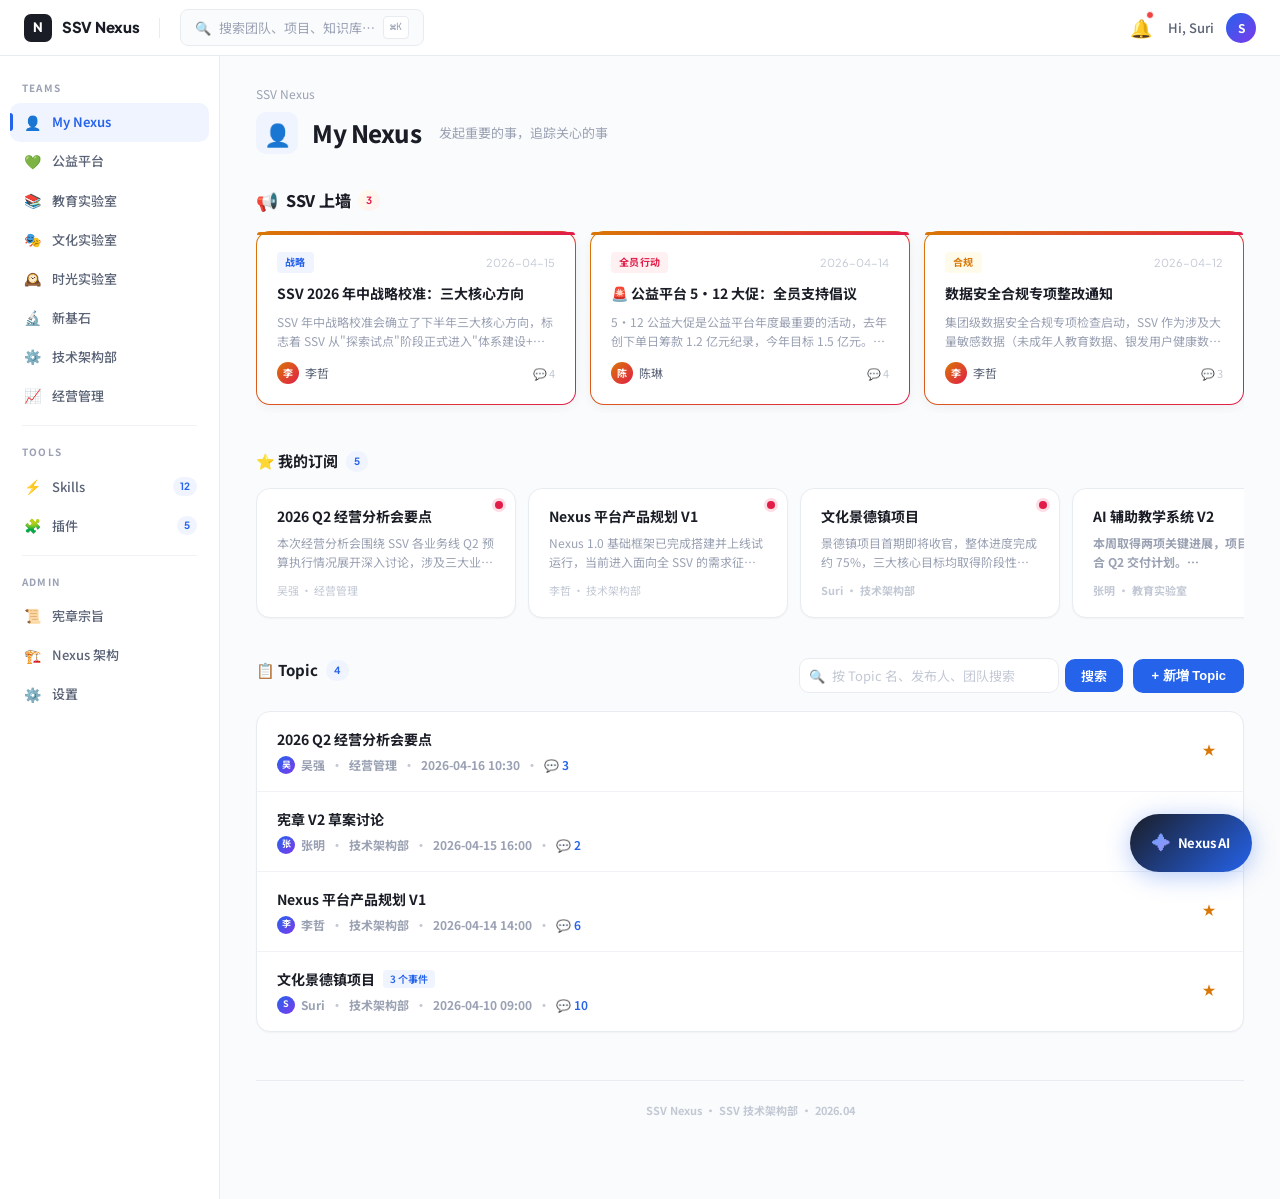
==== nexus.html @ 051a66cf "feat: 部署 nexus1.0（文化实验室数据看板+跳转）+ 数据管理后台双页面" ====
<!DOCTYPE html>
<html lang="zh-CN">
<head>
<meta charset="UTF-8">
<meta name="viewport" content="width=device-width, initial-scale=1.0">
<title>SSV Nexus</title>
<link rel="preconnect" href="https://fonts.googleapis.com">
<link rel="preconnect" href="https://fonts.gstatic.com" crossorigin>
<link href="https://fonts.googleapis.com/css2?family=Noto+Sans+SC:wght@300;400;500;700;900&family=Plus+Jakarta+Sans:ital,wght@0,300;0,400;0,500;0,600;0,700;0,800&family=JetBrains+Mono:wght@400;500;600&display=swap" rel="stylesheet">
<link rel="stylesheet" href="nexus1.0.css">
</head>
<body>

<!-- TOP NAV -->
<nav class="top-nav">
  <div class="nav-left">
    <div class="nav-brand">
      <div class="nav-logo">N</div>
      <div class="nav-title">SSV Nexus</div>
    </div>
    <div class="nav-sep"></div>
    <div class="nav-search">
      <span>🔍</span> 搜索团队、项目、知识库…
      <kbd>⌘K</kbd>
    </div>
  </div>
  <div class="nav-right">
    <div class="nav-notification" id="navNotification" onclick="goTeam('notifications')" style="cursor:pointer">
      <span class="nav-bell">🔔</span>
      <span class="nav-bell-dot" id="navBellDot"></span>
    </div>
    <div class="nav-user-name">Hi, Suri</div>
    <div class="nav-avatar" onclick="goTeam('my-profile')" style="cursor:pointer" title="我的">S</div>
  </div>
</nav>

<!-- APP LAYOUT -->
<div class="app-layout">

<!-- SIDEBAR 纵轴 -->
<aside class="sidebar">
  <div class="sidebar-group">
    <div class="sidebar-group-label">Teams</div>
    <div class="sidebar-item active" data-team="ssver">
      <span class="sidebar-icon">👤</span> My Nexus
    </div>
    <div class="sidebar-item" data-team="gongyipingtai">
      <span class="sidebar-icon">💚</span> 公益平台
    </div>
    <div class="sidebar-item" data-team="jiaoyu">
      <span class="sidebar-icon">📚</span> 教育实验室
    </div>
    <div class="sidebar-item" data-team="wenhua">
      <span class="sidebar-icon">🎭</span> 文化实验室
    </div>
    <div class="sidebar-item" data-team="shiguang">
      <span class="sidebar-icon">🕰️</span> 时光实验室
    </div>
    <div class="sidebar-item" data-team="xinjishi">
      <span class="sidebar-icon">🔬</span> 新基石
    </div>
    <div class="sidebar-item" data-team="jishujiagou">
      <span class="sidebar-icon">⚙️</span> 技术架构部
    </div>
    <div class="sidebar-item" data-team="jingyingguanli">
      <span class="sidebar-icon">📈</span> 经营管理
    </div>
  </div>

  <div class="sidebar-divider"></div>

  <div class="sidebar-group">
    <div class="sidebar-group-label">Tools</div>
    <div class="sidebar-item" data-team="skills">
      <span class="sidebar-icon">⚡</span> Skills
      <span class="sidebar-badge">12</span>
    </div>
    <div class="sidebar-item" data-team="plugins">
      <span class="sidebar-icon">🧩</span> 插件
      <span class="sidebar-badge">5</span>
    </div>
  </div>

  <div class="sidebar-divider"></div>

  <div class="sidebar-group">
    <div class="sidebar-group-label">Admin</div>
    <div class="sidebar-item" data-team="charter">
      <span class="sidebar-icon">📜</span> 宪章宗旨
    </div>
    <div class="sidebar-item" data-team="architecture">
      <span class="sidebar-icon">🏗️</span> Nexus 架构
    </div>
    <div class="sidebar-item" data-team="settings">
      <span class="sidebar-icon">⚙️</span> 设置
    </div>
  </div>
</aside>

<!-- MAIN AREA -->
<main class="main-area" id="mainArea"></main>

</div>

<!-- Nexus AI 悬浮助手 -->
<div id="nexusAiFab" class="nexus-ai-fab" onclick="toggleNexusAi()">
  <span class="nexus-ai-fab-icon">✦</span>
  <span class="nexus-ai-fab-label">Nexus AI</span>
</div>

<div id="nexusAiPanel" class="nexus-ai-panel hidden">
  <div class="nexus-ai-header">
    <div class="nexus-ai-header-left">
      <span class="nexus-ai-logo">✦</span>
      <span class="nexus-ai-title">Nexus AI</span>
      <span class="nexus-ai-badge">Beta</span>
    </div>
    <div class="nexus-ai-header-right">
      <button class="nexus-ai-clear-btn" onclick="clearNexusAiChat()" title="清空对话">🗑️</button>
      <button class="nexus-ai-close-btn" onclick="toggleNexusAi()">✕</button>
    </div>
  </div>
  <div class="nexus-ai-messages" id="nexusAiMessages">
    <div class="nexus-ai-welcome">
      <div class="nexus-ai-welcome-icon">✦</div>
      <div class="nexus-ai-welcome-title">你好，我是 Nexus AI</div>
      <div class="nexus-ai-welcome-desc">我了解 SSV 所有 Topics、项目进展和组织信息。试试问我：</div>
      <div class="nexus-ai-suggestions">
        <button class="nexus-ai-suggest-btn" onclick="askNexusAi('景德镇项目目前进展如何？')">景德镇项目目前进展如何？</button>
        <button class="nexus-ai-suggest-btn" onclick="askNexusAi('教育实验室 Q2 有哪些风险点？')">教育实验室 Q2 有哪些风险点？</button>
        <button class="nexus-ai-suggest-btn" onclick="askNexusAi('哪些 Topic 和 Suri 相关？')">哪些 Topic 和 Suri 相关？</button>
        <button class="nexus-ai-suggest-btn" onclick="askNexusAi('SSV 各团队的 OKR 完成情况怎么样？')">SSV 各团队的 OKR 完成情况</button>
      </div>
    </div>
  </div>
  <div class="nexus-ai-input-area">
    <input type="text" class="nexus-ai-input" id="nexusAiInput" placeholder="问问 Nexus AI…" onkeydown="if(event.key==='Enter')sendNexusAi()">
    <button class="nexus-ai-send-btn" onclick="sendNexusAi()">→</button>
  </div>
</div>


<script src="nexus1.0.js"></script>
</body>
</html>
---- nexus1.0.css ----
/* SSV Nexus — White Canvas, Swiss-editorial */
:root {
  --white: #ffffff;
  --bg: #fafbfc;
  --bg-hover: #f4f5f7;
  --bg-active: #eef1f5;
  --bg-subtle: #f8f9fb;
  --border: #e8ecf1;
  --border-light: #f0f2f5;
  --border-active: #c4cdd8;
  --ink-primary: #1a1d26;
  --ink-secondary: #5a6275;
  --ink-muted: #9aa1b3;
  --ink-faint: #c2c8d4;
  --blue: #2563eb;
  --blue-light: #eff4ff;
  --blue-mid: #dbeafe;
  --cyan: #0891b2;
  --cyan-light: #ecfeff;
  --emerald: #059669;
  --emerald-light: #ecfdf5;
  --violet: #7c3aed;
  --violet-light: #f5f3ff;
  --amber: #d97706;
  --amber-light: #fffbeb;
  --rose: #e11d48;
  --rose-light: #fff1f2;
  --slate: #64748b;
  --radius-sm: 6px;
  --radius-md: 10px;
  --radius-lg: 14px;
  --radius-xl: 18px;
  --shadow-sm: 0 1px 2px rgba(0,0,0,0.04);
  --shadow-md: 0 2px 8px rgba(0,0,0,0.06);
  --shadow-lg: 0 4px 20px rgba(0,0,0,0.08);
  --shadow-hover: 0 8px 30px rgba(0,0,0,0.1);
}
* { margin: 0; padding: 0; box-sizing: border-box; }
body {
  font-family: 'Noto Sans SC', 'Plus Jakarta Sans', -apple-system, sans-serif;
  background: var(--bg);
  color: var(--ink-primary);
  line-height: 1.65;
  -webkit-font-smoothing: antialiased;
  overflow-x: hidden;
}

/* TOP NAV */
.top-nav {
  position: fixed; top: 0; left: 0; right: 0; z-index: 100;
  background: rgba(255,255,255,0.92);
  backdrop-filter: blur(20px) saturate(1.2);
  border-bottom: 1px solid var(--border);
  height: 56px;
  display: flex; align-items: center; justify-content: space-between;
  padding: 0 24px;
}
.nav-left { display: flex; align-items: center; gap: 20px; }
.nav-brand { display: flex; align-items: center; gap: 10px; }
.nav-logo {
  width: 28px; height: 28px; background: var(--ink-primary);
  border-radius: 7px; display: flex; align-items: center; justify-content: center;
  font-size: 13px; font-weight: 800; color: white;
  font-family: 'Plus Jakarta Sans', sans-serif; letter-spacing: -0.5px;
}
.nav-title { font-size: 15px; font-weight: 800; color: var(--ink-primary); letter-spacing: -0.3px; font-family: 'Plus Jakarta Sans', 'Noto Sans SC', sans-serif; }
.nav-sep { width: 1px; height: 20px; background: var(--border); }
.nav-search {
  display: flex; align-items: center; gap: 8px;
  background: var(--bg); border: 1px solid var(--border); border-radius: 8px;
  padding: 6px 14px; font-size: 13px; color: var(--ink-muted);
  cursor: pointer; transition: all 0.2s; min-width: 240px;
}
.nav-search:hover { border-color: var(--border-active); background: var(--white); }
.nav-search kbd {
  margin-left: auto; font-family: 'JetBrains Mono', monospace; font-size: 10px;
  padding: 2px 6px; border-radius: 4px; background: var(--white);
  border: 1px solid var(--border); color: var(--ink-muted);
}
.nav-right { display: flex; align-items: center; gap: 12px; }
.nav-notification { position: relative; cursor: pointer; padding: 4px; border-radius: 8px; transition: background 0.15s; }
.nav-notification:hover { background: var(--white); }
.nav-bell { font-size: 18px; }
.nav-bell-dot {
  position: absolute; top: 2px; right: 2px; width: 8px; height: 8px;
  background: #ef4444; border-radius: 50%; border: 1.5px solid var(--bg);
  display: none;
}
.nav-avatar {
  width: 30px; height: 30px; border-radius: 50%;
  background: linear-gradient(135deg, var(--blue), var(--violet));
  display: flex; align-items: center; justify-content: center;
  font-size: 12px; font-weight: 700; color: white;
}
.nav-user-name { font-size: 13px; font-weight: 500; color: var(--ink-secondary); }

/* 消息中心页面 */
.notifications-page { max-width: 800px; }
.notif-page-header {
  display: flex; justify-content: space-between; align-items: center; margin-bottom: 20px;
}
.notif-page-title { font-size: 20px; font-weight: 700; color: var(--ink-primary); }
.notif-page-actions { display: flex; align-items: center; gap: 12px; }
.notif-unread-count { font-size: 13px; color: #ef4444; font-weight: 600; }
.notif-all-read-text { font-size: 13px; color: var(--ink-muted); }
.notif-mark-all-btn {
  padding: 6px 14px; font-size: 12px; font-weight: 600; border: 1px solid var(--border);
  border-radius: var(--radius-md); background: var(--bg); color: var(--ink-secondary);
  cursor: pointer; transition: all 0.15s;
}
.notif-mark-all-btn:hover { border-color: var(--blue); color: var(--blue); }
.notif-page-tabs {
  display: flex; gap: 0; border-bottom: 2px solid var(--border); margin-bottom: 16px;
}
.notif-page-tab {
  background: none; border: none; padding: 10px 20px; font-size: 14px; font-weight: 500;
  color: var(--ink-muted); cursor: pointer; border-bottom: 2px solid transparent;
  margin-bottom: -2px; transition: all 0.15s;
}
.notif-page-tab:hover { color: var(--ink-primary); }
.notif-page-tab.active { color: var(--blue); border-bottom-color: var(--blue); font-weight: 700; }
.notif-tab-num {
  font-size: 11px; background: var(--bg-secondary); padding: 1px 6px;
  border-radius: 99px; margin-left: 4px;
}
.notif-page-list { display: flex; flex-direction: column; gap: 1px; }
.notif-page-item {
  display: flex; align-items: flex-start; gap: 12px; padding: 16px;
  background: var(--bg); border: 1px solid var(--border); border-radius: var(--radius-md);
  cursor: pointer; transition: all 0.12s; margin-bottom: 8px;
}
.notif-page-item:hover { border-color: var(--blue); box-shadow: 0 2px 8px rgba(0,0,0,0.04); transform: translateY(-1px); }
.notif-page-unread { background: #eff6ff; border-color: #bfdbfe; }
.notif-page-unread:hover { background: #dbeafe; }
.notif-page-icon { font-size: 20px; flex-shrink: 0; margin-top: 2px; }
.notif-page-body { flex: 1; min-width: 0; }
.notif-page-item-title { font-size: 14px; color: var(--ink-primary); line-height: 1.5; }
.notif-page-item-desc { font-size: 13px; color: var(--ink-muted); line-height: 1.5; margin-top: 4px; }
.notif-page-right { flex-shrink: 0; display: flex; flex-direction: column; align-items: flex-end; gap: 8px; }
.notif-page-time { font-size: 12px; color: var(--ink-faint); white-space: nowrap; }
.notif-page-dot { width: 8px; height: 8px; border-radius: 50%; background: var(--blue); }
.notif-page-empty { text-align: center; padding: 60px 16px; font-size: 14px; color: var(--ink-muted); }

/* 我的页面 */
.my-profile-page { max-width: 800px; }
.my-profile-header {
  display: flex; align-items: center; gap: 16px; margin-bottom: 24px;
  padding: 24px; background: linear-gradient(135deg, #667eea15, #764ba215);
  border-radius: var(--radius-lg); border: 1px solid var(--border);
}
.my-profile-avatar {
  width: 56px; height: 56px; border-radius: 50%;
  background: linear-gradient(135deg, var(--blue), var(--violet));
  display: flex; align-items: center; justify-content: center;
  font-size: 22px; font-weight: 700; color: white;
}
.my-profile-name { font-size: 20px; font-weight: 700; color: var(--ink-primary); }
.my-profile-dept { font-size: 13px; color: var(--ink-muted); margin-top: 4px; }
.my-profile-stats {
  display: grid; grid-template-columns: repeat(3, 1fr); gap: 12px; margin-bottom: 24px;
}
.my-stat-card {
  background: var(--bg); border: 1px solid var(--border); border-radius: var(--radius-md);
  padding: 16px; text-align: center; cursor: pointer; transition: all 0.15s;
}
.my-stat-card:hover { border-color: var(--blue); box-shadow: 0 2px 8px rgba(102,126,234,0.12); }
.my-stat-num { font-size: 24px; font-weight: 800; color: var(--ink-primary); }
.my-stat-label { font-size: 12px; color: var(--ink-muted); margin-top: 4px; }
.my-profile-tabs {
  display: flex; gap: 0; border-bottom: 2px solid var(--border); margin-bottom: 16px;
}
.my-tab {
  background: none; border: none; padding: 10px 20px; font-size: 14px; font-weight: 500;
  color: var(--ink-muted); cursor: pointer; border-bottom: 2px solid transparent;
  margin-bottom: -2px; transition: all 0.15s;
}
.my-tab:hover { color: var(--ink-primary); }
.my-tab.active { color: var(--blue); border-bottom-color: var(--blue); font-weight: 700; }
.my-tab-count {
  font-size: 11px; background: var(--bg-secondary); padding: 1px 6px;
  border-radius: 99px; margin-left: 4px;
}
.my-topic-list { display: flex; flex-direction: column; gap: 1px; }
.my-topic-item {
  display: flex; justify-content: space-between; align-items: center;
  padding: 14px 16px; background: var(--bg); border: 1px solid var(--border);
  border-radius: var(--radius-md); cursor: pointer; transition: all 0.12s;
}
.my-topic-item:hover { border-color: var(--blue); box-shadow: 0 2px 8px rgba(0,0,0,0.04); transform: translateY(-1px); }
.my-topic-main { flex: 1; min-width: 0; }
.my-topic-title { font-size: 14px; font-weight: 600; color: var(--ink-primary); margin-bottom: 4px; }
.my-topic-meta { font-size: 12px; color: var(--ink-muted); display: flex; align-items: center; gap: 4px; flex-wrap: wrap; }
.my-topic-tag { font-size: 11px; background: var(--bg-secondary); padding: 1px 8px; border-radius: 99px; }
.my-empty { text-align: center; padding: 48px 16px; font-size: 14px; color: var(--ink-muted); }

/* LAYOUT */
.app-layout { margin-top: 56px; display: flex; min-height: calc(100vh - 56px); }

/* SIDEBAR */
.sidebar {
  width: 220px; flex-shrink: 0; background: var(--white);
  border-right: 1px solid var(--border); padding: 16px 10px; overflow-y: auto;
}
.sidebar-group { margin-bottom: 8px; }
.sidebar-group-label {
  font-size: 10px; font-weight: 700; text-transform: uppercase;
  letter-spacing: 1.2px; color: var(--ink-muted); padding: 8px 12px 6px; user-select: none;
}
.sidebar-item {
  display: flex; align-items: center; gap: 10px; padding: 8px 12px;
  border-radius: var(--radius-md); font-size: 13px; font-weight: 500;
  color: var(--ink-secondary); cursor: pointer; transition: all 0.15s; position: relative;
}
.sidebar-item:hover { background: var(--bg-hover); color: var(--ink-primary); }
.sidebar-item.active { background: var(--blue-light); color: var(--blue); font-weight: 600; }
.sidebar-item.active::before {
  content: ''; position: absolute; left: 0; top: 50%; transform: translateY(-50%);
  width: 3px; height: 18px; background: var(--blue); border-radius: 0 3px 3px 0;
}
.sidebar-icon { width: 20px; text-align: center; font-size: 14px; flex-shrink: 0; }
.sidebar-badge {
  margin-left: auto; font-size: 10px; font-weight: 700;
  font-family: 'Plus Jakarta Sans', sans-serif; padding: 1px 7px;
  border-radius: 10px; background: var(--blue-light); color: var(--blue);
}
.sidebar-divider { height: 1px; background: var(--border-light); margin: 10px 12px; }

/* MAIN */
.main-area { flex: 1; padding: 28px 36px 60px; max-width: calc(100% - 220px); overflow-y: auto; }

/* BACK BUTTON */
.back-btn {
  display: inline-flex; align-items: center; gap: 6px; font-size: 13px;
  color: var(--ink-muted); cursor: pointer; padding: 6px 12px; border-radius: var(--radius-sm);
  border: none; background: none; transition: all 0.15s; margin-bottom: 16px;
}
.back-btn:hover { background: var(--bg-hover); color: var(--blue); }

/* TEAM HEADER */
.team-header { margin-bottom: 32px; }
.team-breadcrumb { font-size: 12px; color: var(--ink-muted); margin-bottom: 8px; display: flex; align-items: center; gap: 6px; }
.team-breadcrumb a, .team-breadcrumb span.link { color: var(--ink-muted); text-decoration: none; cursor: pointer; transition: color 0.15s; }
.team-breadcrumb a:hover, .team-breadcrumb span.link:hover { color: var(--blue); }
.team-title-row { display: flex; align-items: center; gap: 14px; margin-bottom: 6px; flex-wrap: wrap; }
.team-emoji { width: 42px; height: 42px; border-radius: var(--radius-md); background: var(--blue-light); display: flex; align-items: center; justify-content: center; font-size: 22px; }
.team-name { font-size: 24px; font-weight: 800; letter-spacing: -0.5px; }
.team-desc-inline { font-size: 13px; color: var(--ink-muted); margin-left: 4px; font-weight: 400; }
.team-desc { font-size: 14px; color: var(--ink-secondary); margin-left: 56px; max-width: 560px; }

/* MODULE TABS */
.module-tabs { display: flex; gap: 2px; border-bottom: 1px solid var(--border); margin-bottom: 28px; }
.module-tab {
  padding: 12px 20px; font-size: 13px; font-weight: 600; color: var(--ink-muted);
  cursor: pointer; border-bottom: 2px solid transparent; transition: all 0.2s;
  background: none; border-top: none; border-left: none; border-right: none;
}
.module-tab:hover { color: var(--ink-primary); }
.module-tab.active { color: var(--blue); border-bottom-color: var(--blue); }
.tab-count {
  font-size: 10px; font-weight: 700; font-family: 'Plus Jakarta Sans', sans-serif;
  margin-left: 6px; padding: 1px 6px; border-radius: 8px; background: var(--bg); color: var(--ink-muted);
}
.module-tab.active .tab-count { background: var(--blue-light); color: var(--blue); }

/* OKR — compact layout */
.pulse-section { margin-bottom: 24px; }
.pulse-header { display: flex; align-items: center; justify-content: space-between; margin-bottom: 12px; }
.pulse-header h2 { font-size: 16px; font-weight: 700; display: flex; align-items: center; gap: 8px; }
.pulse-header h2 .dot { width: 8px; height: 8px; border-radius: 50%; background: var(--emerald); box-shadow: 0 0 0 3px rgba(5,150,105,0.15); }
.pulse-meta { font-size: 12px; color: var(--ink-muted); }
.okr-card { background: var(--white); border: 1px solid var(--border); border-radius: var(--radius-lg); padding: 14px 20px; margin-bottom: 10px; box-shadow: var(--shadow-sm); }
.okr-period { display: inline-flex; align-items: center; gap: 6px; font-size: 11px; font-weight: 700; text-transform: uppercase; letter-spacing: 0.8px; color: var(--blue); background: var(--blue-light); padding: 2px 8px; border-radius: 4px; margin-bottom: 6px; }
.okr-objective { font-size: 14px; font-weight: 700; line-height: 1.4; }
.okr-krs { list-style: none; margin-top: 6px; }
.okr-kr { display: flex; align-items: center; gap: 10px; padding: 4px 0; font-size: 12px; color: var(--ink-secondary); border-bottom: 1px solid var(--border-light); }
.okr-kr:last-child { border-bottom: none; }

/* PROJECT CARDS */
.projects-grid { display: grid; grid-template-columns: repeat(auto-fill, minmax(280px, 1fr)); gap: 12px; margin-top: 14px; }
.project-card {
  background: var(--white); border: 1px solid var(--border); border-radius: var(--radius-lg);
  padding: 20px 22px; cursor: pointer; transition: all 0.2s; box-shadow: var(--shadow-sm);
}
.project-card:hover { border-color: var(--border-active); box-shadow: var(--shadow-md); transform: translateY(-1px); }
.project-card-top { display: flex; align-items: flex-start; justify-content: space-between; margin-bottom: 10px; }
.project-name { font-size: 14px; font-weight: 700; line-height: 1.4; }
.project-status { display: inline-flex; align-items: center; gap: 5px; font-size: 11px; font-weight: 600; padding: 3px 9px; border-radius: 12px; white-space: nowrap; flex-shrink: 0; }
.project-status.on-track { background: var(--emerald-light); color: var(--emerald); }
.project-status.at-risk { background: var(--amber-light); color: var(--amber); }
.project-status.delayed { background: var(--rose-light); color: var(--rose); }
.project-desc { font-size: 12px; color: var(--ink-muted); line-height: 1.6; margin-bottom: 14px; }

.project-footer { display: flex; align-items: center; justify-content: space-between; margin-top: 12px; padding-top: 10px; border-top: 1px solid var(--border-light); }
.project-owner { display: flex; align-items: center; gap: 6px; font-size: 11px; color: var(--ink-muted); }
.project-owner-dot { width: 18px; height: 18px; border-radius: 50%; background: var(--bg-active); display: flex; align-items: center; justify-content: center; font-size: 9px; font-weight: 700; color: var(--ink-secondary); }
.ai-tag { font-size: 9px; font-weight: 700; padding: 1px 5px; border-radius: 3px; background: var(--violet-light); color: var(--violet); letter-spacing: 0.3px; }

/* KB TABLE */
.workshop-subsection { margin-bottom: 32px; }
.workshop-subtitle { font-size: 14px; font-weight: 700; margin-bottom: 14px; display: flex; align-items: center; gap: 8px; }
.kb-stats-row { display: grid; grid-template-columns: repeat(4, 1fr); gap: 12px; margin-bottom: 16px; }
.kb-stat-card { background: var(--white); border: 1px solid var(--border); border-radius: var(--radius-md); padding: 16px 18px; box-shadow: var(--shadow-sm); }
.kb-stat-val { font-size: 26px; font-weight: 800; font-family: 'Plus Jakarta Sans', sans-serif; letter-spacing: -0.5px; }
.kb-stat-val.blue { color: var(--blue); }
.kb-stat-val.emerald { color: var(--emerald); }
.kb-stat-val.violet { color: var(--violet); }
.kb-stat-val.amber { color: var(--amber); }
.kb-stat-label { font-size: 12px; color: var(--ink-muted); margin-top: 2px; }
.kb-table-compact { width: 100%; border-collapse: collapse; background: var(--white); border: 1px solid var(--border); border-radius: var(--radius-lg); overflow: hidden; box-shadow: var(--shadow-sm); }
.kb-table-compact th { text-align: left; padding: 10px 16px; font-size: 11px; font-weight: 700; text-transform: uppercase; letter-spacing: 0.8px; color: var(--ink-muted); background: var(--bg-subtle); border-bottom: 1px solid var(--border); }
.kb-table-compact td { padding: 10px 16px; font-size: 13px; color: var(--ink-secondary); border-bottom: 1px solid var(--border-light); }
.kb-table-compact tr:last-child td { border-bottom: none; }
.kb-table-compact tr:hover td { background: var(--bg-hover); }
.kb-table-compact tr[onclick] { cursor: pointer; }
.kb-name-cell { display: flex; align-items: center; gap: 8px; font-weight: 600; color: var(--ink-primary); }
.kb-dot { width: 8px; height: 8px; border-radius: 2px; }
.tag-sm { display: inline-block; padding: 2px 8px; border-radius: 10px; font-size: 11px; font-weight: 600; }
.tag-sm.active { background: var(--emerald-light); color: var(--emerald); }
.tag-sm.building { background: var(--amber-light); color: var(--amber); }

/* SKILL/APP CARDS */
.skill-app-grid { display: grid; grid-template-columns: repeat(auto-fill, minmax(250px, 1fr)); gap: 12px; }
.skill-card { background: var(--white); border: 1px solid var(--border); border-radius: var(--radius-md); padding: 18px 20px; cursor: pointer; transition: all 0.2s; box-shadow: var(--shadow-sm); }
.skill-card:hover { border-color: var(--border-active); box-shadow: var(--shadow-md); }
.skill-card-top { display: flex; align-items: center; gap: 10px; margin-bottom: 8px; }
.skill-icon { width: 34px; height: 34px; border-radius: var(--radius-sm); display: flex; align-items: center; justify-content: center; font-size: 16px; flex-shrink: 0; }
.skill-name { font-size: 14px; font-weight: 700; }
.skill-type-badge { margin-left: auto; font-size: 10px; font-weight: 700; padding: 2px 7px; border-radius: 4px; text-transform: uppercase; letter-spacing: 0.5px; }
.badge-skill { background: var(--cyan-light); color: var(--cyan); }
.badge-plugin { background: var(--violet-light); color: var(--violet); }
.badge-app { background: var(--emerald-light); color: var(--emerald); }
.skill-desc { font-size: 12px; color: var(--ink-muted); line-height: 1.6; margin-bottom: 10px; }
.skill-footer { display: flex; align-items: center; justify-content: space-between; font-size: 11px; color: var(--ink-faint); }
.skill-version { font-family: 'JetBrains Mono', monospace; font-size: 10px; }

/* DETAIL PAGE COMMON */
.detail-page { animation: fadeIn 0.25s ease; }
@keyframes fadeIn { from { opacity: 0; transform: translateY(6px); } to { opacity: 1; transform: translateY(0); } }
.detail-section { margin-bottom: 28px; }
.detail-section-label { font-size: 11px; font-weight: 700; text-transform: uppercase; letter-spacing: 0.8px; color: var(--ink-muted); margin-bottom: 10px; }
.detail-card { background: var(--white); border: 1px solid var(--border); border-radius: var(--radius-lg); padding: 24px 28px; box-shadow: var(--shadow-sm); margin-bottom: 16px; }
.detail-card h3 { font-size: 15px; font-weight: 700; margin-bottom: 6px; }
.detail-card p { font-size: 13px; color: var(--ink-secondary); line-height: 1.7; }
.detail-ai-note { display: flex; align-items: flex-start; gap: 8px; padding: 12px 14px; background: var(--violet-light); border-radius: var(--radius-md); font-size: 12px; color: var(--violet); line-height: 1.6; }
.detail-ai-note .ai-label { font-weight: 700; font-size: 10px; padding: 1px 5px; border-radius: 3px; background: var(--violet); color: white; white-space: nowrap; flex-shrink: 0; margin-top: 2px; }

/* TIMELINE */
.timeline { position: relative; padding-left: 24px; }
.timeline::before { content: ''; position: absolute; left: 8px; top: 4px; bottom: 4px; width: 2px; background: var(--border); }
.timeline-item { position: relative; margin-bottom: 20px; }
.timeline-item::before { content: ''; position: absolute; left: -20px; top: 6px; width: 10px; height: 10px; border-radius: 50%; background: var(--blue); border: 2px solid var(--white); }
.timeline-date { font-size: 11px; font-weight: 700; color: var(--ink-muted); margin-bottom: 4px; }
.timeline-text { font-size: 13px; color: var(--ink-secondary); line-height: 1.7; }
.timeline-source { font-size: 11px; color: var(--ink-faint); margin-top: 4px; display: flex; align-items: center; gap: 6px; }

/* SSV OVERVIEW */
.ssv-overview-banner { background: var(--white); border: 1px solid var(--border); border-radius: var(--radius-xl); padding: 32px 36px; margin-bottom: 28px; box-shadow: var(--shadow-sm); }
.ssv-overview-title { font-size: 22px; font-weight: 800; letter-spacing: -0.5px; margin-bottom: 6px; }
.ssv-overview-subtitle { font-size: 14px; color: var(--ink-secondary); margin-bottom: 22px; max-width: 600px; }
.ssv-stats-row { display: grid; grid-template-columns: repeat(5, 1fr); gap: 14px; }
.ssv-stat { text-align: center; padding: 14px; border-radius: var(--radius-md); background: var(--bg-subtle); }
.ssv-stat-num { font-size: 28px; font-weight: 800; font-family: 'Plus Jakarta Sans', sans-serif; letter-spacing: -0.5px; }
.ssv-stat-label { font-size: 11px; color: var(--ink-muted); margin-top: 2px; }

/* TEAM OVERVIEW GRID */
.team-overview-grid { display: grid; grid-template-columns: repeat(auto-fill, minmax(300px, 1fr)); gap: 16px; margin-top: 20px; }
.team-overview-card { background: var(--white); border: 1px solid var(--border); border-radius: var(--radius-lg); padding: 22px 24px; cursor: pointer; transition: all 0.2s; box-shadow: var(--shadow-sm); }
.team-overview-card:hover { border-color: var(--border-active); box-shadow: var(--shadow-md); transform: translateY(-1px); }
.team-overview-card h3 { font-size: 16px; font-weight: 700; margin-bottom: 6px; display: flex; align-items: center; gap: 8px; }
.team-overview-card p { font-size: 12px; color: var(--ink-muted); line-height: 1.6; margin-bottom: 12px; }
.team-mini-stats { display: flex; gap: 16px; }
.team-mini-stat { font-size: 12px; color: var(--ink-secondary); }
.team-mini-stat strong { font-family: 'Plus Jakarta Sans', sans-serif; font-weight: 800; color: var(--ink-primary); }

/* VERSION TABLE */
.version-table { width: 100%; border-collapse: collapse; background: var(--white); border: 1px solid var(--border); border-radius: var(--radius-md); overflow: hidden; }
.version-table th { text-align: left; padding: 8px 14px; font-size: 11px; font-weight: 700; text-transform: uppercase; letter-spacing: 0.8px; color: var(--ink-muted); background: var(--bg-subtle); border-bottom: 1px solid var(--border); }
.version-table td { padding: 8px 14px; font-size: 13px; color: var(--ink-secondary); border-bottom: 1px solid var(--border-light); }
.version-table tr:last-child td { border-bottom: none; }

/* CHARTER */
.charter-section { margin-bottom: 24px; }
.charter-section h3 { font-size: 16px; font-weight: 700; margin-bottom: 10px; display: flex; align-items: center; gap: 8px; }
.charter-section p, .charter-section li { font-size: 14px; color: var(--ink-secondary); line-height: 1.8; }
.charter-section ul { padding-left: 18px; margin-top: 8px; }
.charter-section li { margin-bottom: 6px; }
.charter-highlight { background: var(--violet-light); border-left: 3px solid var(--violet); padding: 16px 20px; border-radius: 0 var(--radius-md) var(--radius-md) 0; margin: 16px 0; }
.charter-highlight p { color: var(--violet); font-weight: 500; }

/* SETTINGS */
.settings-group { margin-bottom: 28px; }
.settings-group h3 { font-size: 15px; font-weight: 700; margin-bottom: 14px; }
.settings-item { display: flex; align-items: center; justify-content: space-between; padding: 14px 18px; background: var(--white); border: 1px solid var(--border); border-radius: var(--radius-md); margin-bottom: 8px; }
.settings-item-left h4 { font-size: 13px; font-weight: 600; margin-bottom: 2px; }
.settings-item-left p { font-size: 12px; color: var(--ink-muted); }
.toggle { width: 40px; height: 22px; border-radius: 11px; background: var(--border); position: relative; cursor: pointer; transition: background 0.2s; }
.toggle.on { background: var(--blue); }
.toggle::after { content: ''; position: absolute; top: 2px; left: 2px; width: 18px; height: 18px; border-radius: 50%; background: white; transition: transform 0.2s; box-shadow: var(--shadow-sm); }
.toggle.on::after { transform: translateX(18px); }

/* FOOTER */
.portal-footer { margin-top: 48px; padding: 20px 0; border-top: 1px solid var(--border); text-align: center; font-size: 11px; color: var(--ink-faint); }

/* SSVer PAGE */
.ssver-section { margin-bottom: 32px; }
.ssver-section-title { font-size: 15px; font-weight: 700; display: flex; align-items: center; gap: 8px; margin-bottom: 14px; }
.ssver-section-count { font-size: 10px; font-weight: 700; font-family: 'Plus Jakarta Sans', sans-serif; padding: 2px 8px; border-radius: 10px; background: var(--blue-light); color: var(--blue); }
.ssver-section-header { display: flex; align-items: flex-start; justify-content: space-between; margin-bottom: 14px; gap: 12px; flex-wrap: wrap; }

/* ===== SSV 上墙 ===== */
.wall-section { margin-bottom: 36px; }
.wall-section-header { margin-bottom: 16px; }
.wall-section-title-row { display: flex; align-items: center; gap: 8px; margin-bottom: 4px; }
.wall-icon { font-size: 18px; }
.wall-title { font-size: 16px; font-weight: 800; letter-spacing: -0.3px; color: var(--ink-primary); }
.wall-count { font-size: 10px; font-weight: 700; font-family: 'Plus Jakarta Sans', sans-serif; padding: 2px 8px; border-radius: 10px; background: linear-gradient(135deg, var(--amber-light), var(--rose-light)); color: var(--rose); }
.wall-subtitle { font-size: 12px; color: var(--ink-muted); margin-left: 26px; }

.wall-cards { display: flex; gap: 14px; overflow-x: auto; padding-bottom: 8px; scroll-snap-type: x mandatory; }
.wall-cards::-webkit-scrollbar { height: 4px; }
.wall-cards::-webkit-scrollbar-thumb { background: var(--border); border-radius: 2px; }

.wall-card {
  position: relative; min-width: 280px; max-width: 320px; flex-shrink: 0;
  background: var(--white); border-radius: var(--radius-lg); padding: 20px;
  border: 1.5px solid transparent; cursor: pointer; transition: all 0.25s;
  box-shadow: 0 2px 12px rgba(0,0,0,0.06);
  background-image: linear-gradient(var(--white), var(--white)), linear-gradient(135deg, var(--amber), var(--rose));
  background-origin: border-box; background-clip: padding-box, border-box;
  scroll-snap-align: start;
}
.wall-card:hover { transform: translateY(-2px); box-shadow: 0 6px 24px rgba(0,0,0,0.1); }
.wall-card::before {
  content: ''; position: absolute; top: 0; left: 0; right: 0; height: 3px;
  border-radius: var(--radius-lg) var(--radius-lg) 0 0;
  background: linear-gradient(90deg, var(--amber), var(--rose));
}

.wall-card-top { display: flex; align-items: center; justify-content: space-between; margin-bottom: 10px; }
.wall-tag {
  font-size: 10px; font-weight: 700; padding: 2px 8px; border-radius: 4px;
  letter-spacing: 0.3px; text-transform: uppercase;
}
.wall-tag-strategy { background: var(--blue-light); color: var(--blue); }
.wall-tag-action { background: var(--rose-light); color: var(--rose); }
.wall-tag-compliance { background: var(--amber-light); color: var(--amber); }
.wall-card-time { font-size: 11px; color: var(--ink-faint); font-family: 'Plus Jakarta Sans', sans-serif; }

.wall-card-title { font-size: 14px; font-weight: 700; line-height: 1.5; margin-bottom: 8px; color: var(--ink-primary); }
.wall-card-summary { font-size: 12px; color: var(--ink-muted); line-height: 1.6; margin-bottom: 12px; display: -webkit-box; -webkit-line-clamp: 2; -webkit-box-orient: vertical; overflow: hidden; }

.wall-card-footer { display: flex; align-items: center; justify-content: space-between; }
.wall-card-author { display: flex; align-items: center; gap: 6px; font-size: 12px; color: var(--ink-secondary); }
.wall-author-dot {
  width: 22px; height: 22px; border-radius: 50%; flex-shrink: 0;
  background: linear-gradient(135deg, var(--amber), var(--rose)); color: white;
  display: flex; align-items: center; justify-content: center; font-size: 10px; font-weight: 700;
}
.wall-role-badge {
  font-size: 9px; font-weight: 700; padding: 1px 6px; border-radius: 3px;
  background: var(--amber-light); color: var(--amber); margin-left: 2px;
}
.wall-card-comments { font-size: 11px; color: var(--ink-faint); }

/* 上墙 Topic 详情页标识 */
.wall-detail-badge {
  display: inline-flex; align-items: center; gap: 4px;
  font-size: 11px; font-weight: 700; padding: 3px 10px; border-radius: 6px;
  background: linear-gradient(135deg, var(--amber-light), var(--rose-light));
  color: var(--rose); margin-left: 8px;
}
.wall-role-badge-detail {
  font-size: 10px; font-weight: 600; padding: 1px 6px; border-radius: 3px;
  background: var(--amber-light); color: var(--amber); margin-left: 4px;
}

/* Topic header actions (search + new button) */
.topic-header-actions { display: flex; align-items: center; gap: 10px; flex-shrink: 0; }
.topic-search-bar { display: flex; align-items: center; gap: 6px; }
.topic-search-input-wrap {
  position: relative; display: flex; align-items: center;
}
.topic-search-icon {
  position: absolute; left: 10px; font-size: 13px; pointer-events: none; z-index: 1;
}
.topic-search-input {
  width: 260px; padding: 7px 30px 7px 32px; font-size: 13px;
  border: 1px solid var(--border); border-radius: var(--radius-md);
  background: var(--white); color: var(--ink-primary);
  outline: none; transition: all 0.2s;
  font-family: inherit;
}
.topic-search-input::placeholder { color: var(--ink-faint); }
.topic-search-input:focus { border-color: var(--blue); box-shadow: 0 0 0 3px rgba(37,99,235,0.08); width: 300px; }
.topic-search-clear {
  position: absolute; right: 6px; top: 50%; transform: translateY(-50%);
  width: 18px; height: 18px; display: flex; align-items: center; justify-content: center;
  font-size: 11px; color: var(--ink-muted); background: var(--bg-hover); border: none;
  border-radius: 50%; cursor: pointer; line-height: 1; padding: 0;
}
.topic-search-clear:hover { background: var(--border); color: var(--ink-primary); }
.topic-search-btn {
  padding: 7px 16px; font-size: 13px; font-weight: 600;
  color: var(--white); background: var(--blue); border: none;
  border-radius: var(--radius-md); cursor: pointer; transition: all 0.15s;
  white-space: nowrap; font-family: inherit;
}
.topic-search-btn:hover { background: var(--blue-dark, #1d4ed8); }
.topic-search-filters { display: flex; gap: 2px; }
.topic-filter-btn {
  padding: 5px 10px; font-size: 11px; font-weight: 600;
  color: var(--ink-muted); background: transparent; border: 1px solid transparent;
  border-radius: var(--radius-sm); cursor: pointer; transition: all 0.15s;
  white-space: nowrap; font-family: inherit;
}
.topic-filter-btn:hover { color: var(--ink-secondary); background: var(--bg-hover); }
.topic-filter-btn.active { color: var(--blue); background: var(--blue-light); border-color: rgba(37,99,235,0.15); }

/* Search highlight */
mark.search-highlight { background: #fef08a; color: var(--ink-primary); padding: 0 1px; border-radius: 2px; }

/* Search empty state */
.topic-search-empty {
  display: flex; flex-direction: column; align-items: center; padding: 48px 20px;
  text-align: center;
}
.topic-search-empty-icon { font-size: 36px; margin-bottom: 12px; opacity: 0.5; }
.topic-search-empty-text { font-size: 15px; font-weight: 600; color: var(--ink-secondary); margin-bottom: 6px; }
.topic-search-empty-hint { font-size: 12px; color: var(--ink-muted); margin-bottom: 16px; }
.topic-search-empty-btn {
  padding: 8px 20px; font-size: 13px; font-weight: 600;
  color: var(--blue); background: var(--blue-light); border: 1px solid transparent;
  border-radius: var(--radius-md); cursor: pointer; transition: all 0.15s;
}
.topic-search-empty-btn:hover { border-color: var(--blue); }

/* Subscribed cards */
.subscribed-cards-scroll { display: flex; gap: 12px; overflow-x: auto; padding-bottom: 8px; scroll-snap-type: x mandatory; }
.subscribed-cards-scroll::-webkit-scrollbar { height: 4px; }
.subscribed-cards-scroll::-webkit-scrollbar-thumb { background: var(--border); border-radius: 2px; }
.subscribed-card {
  position: relative; min-width: 220px; max-width: 260px; background: var(--white); border: 1px solid var(--border);
  border-radius: var(--radius-lg); padding: 18px 20px; cursor: pointer; transition: all 0.2s; box-shadow: var(--shadow-sm);
  scroll-snap-align: start; flex-shrink: 0;
}
.subscribed-card:hover { border-color: var(--border-active); box-shadow: var(--shadow-md); transform: translateY(-1px); }
.sub-card-title { font-size: 14px; font-weight: 700; margin-bottom: 6px; line-height: 1.4; }
.sub-card-summary { font-size: 12px; color: var(--ink-muted); line-height: 1.6; margin-bottom: 10px; display: -webkit-box; -webkit-line-clamp: 2; -webkit-box-orient: vertical; overflow: hidden; }
.sub-card-meta { font-size: 11px; color: var(--ink-faint); }
.new-dot { position: absolute; top: 12px; right: 12px; width: 8px; height: 8px; border-radius: 50%; background: var(--rose); box-shadow: 0 0 0 3px rgba(225,29,72,0.15); }

/* New Topic button */
.new-topic-btn {
  display: inline-flex; align-items: center; gap: 4px; padding: 8px 18px;
  font-size: 13px; font-weight: 600; color: white; background: var(--blue);
  border: none; border-radius: var(--radius-md); cursor: pointer; transition: all 0.2s;
}
.new-topic-btn:hover { background: #1d4ed8; box-shadow: var(--shadow-md); }

/* Topic list */
.topic-list { background: var(--white); border: 1px solid var(--border); border-radius: var(--radius-lg); overflow: hidden; box-shadow: var(--shadow-sm); }
.topic-list-item {
  display: flex; align-items: center; justify-content: space-between; padding: 16px 20px;
  border-bottom: 1px solid var(--border-light); cursor: pointer; transition: background 0.15s;
}
.topic-list-item:last-child { border-bottom: none; }
.topic-list-item:hover { background: var(--bg-hover); }
.topic-list-main { flex: 1; min-width: 0; }
.topic-list-title { font-size: 14px; font-weight: 700; margin-bottom: 4px; display: flex; align-items: center; gap: 8px; }
.topic-list-meta { display: flex; align-items: center; gap: 6px; font-size: 12px; color: var(--ink-muted); flex-wrap: wrap; }
.topic-author-avatar { width: 18px; height: 18px; border-radius: 50%; background: linear-gradient(135deg, var(--blue), var(--violet)); display: inline-flex; align-items: center; justify-content: center; font-size: 9px; font-weight: 700; color: white; flex-shrink: 0; }
.topic-meta-sep { color: var(--ink-faint); }
.topic-comment-count { color: var(--blue); font-weight: 600; }
.topic-type-tag { font-size: 10px; font-weight: 600; padding: 1px 7px; border-radius: 4px; }
.topic-type-tag.project { background: var(--amber-light); color: var(--amber); }

/* Subscribe buttons */
.subscribe-btn {
  display: inline-flex; align-items: center; gap: 3px; padding: 4px 10px;
  font-size: 11px; font-weight: 600; color: var(--ink-muted); background: var(--bg);
  border: 1px solid var(--border); border-radius: 14px; cursor: pointer; transition: all 0.2s; white-space: nowrap;
}
.subscribe-btn:hover { border-color: var(--amber); color: var(--amber); }
.subscribe-btn.subscribed { background: var(--amber-light); color: var(--amber); border-color: var(--amber); }
.subscribe-btn-sm {
  width: 28px; height: 28px; display: flex; align-items: center; justify-content: center;
  font-size: 14px; color: var(--ink-muted); background: none; border: none; border-radius: 50%;
  cursor: pointer; transition: all 0.15s; flex-shrink: 0;
}
.subscribe-btn-sm:hover { background: var(--bg-hover); color: var(--amber); }
.subscribe-btn-sm.subscribed { color: var(--amber); }

/* New Topic layout — 左右分栏 */
.new-topic-layout { display: grid; grid-template-columns: 1fr 320px; gap: 28px; align-items: start; }
.new-topic-form { min-width: 0; }

/* 右侧 AI Pilot 面板（发布页） */
.new-topic-ai-pilot {
  position: sticky; top: 24px; background: var(--bg); border: 1.5px solid var(--border);
  border-radius: var(--radius-lg); padding: 20px; box-shadow: 0 2px 12px rgba(0,0,0,0.04);
}
.ai-pilot-placeholder { text-align: center; padding: 40px 16px; }
.ai-pilot-empty-icon { font-size: 36px; margin-bottom: 12px; }
.ai-pilot-empty-text { font-size: 13px; color: var(--ink-muted); line-height: 1.7; }
.ai-pilot-result .ai-pilot-card { margin-bottom: 16px; }
.ai-pilot-result .ai-pilot-text { white-space: pre-wrap; }
.ai-import-btn {
  display: block; width: 100%; padding: 10px 0; font-size: 14px; font-weight: 700; border: none;
  border-radius: var(--radius-md); background: linear-gradient(135deg, #667eea 0%, #764ba2 100%);
  color: #fff; cursor: pointer; transition: all 0.2s; text-align: center;
  box-shadow: 0 2px 8px rgba(102,126,234,0.3);
}
.ai-import-btn:hover { transform: translateY(-1px); box-shadow: 0 4px 14px rgba(102,126,234,0.4); }
.ai-import-done { background: linear-gradient(135deg, #43e97b 0%, #38f9d7 100%) !important; }
@keyframes fadeSlideIn { from { opacity: 0; transform: translateY(8px); } to { opacity: 1; transform: translateY(0); } }
.form-group { margin-bottom: 24px; }
.form-label { display: block; font-size: 13px; font-weight: 700; color: var(--ink-primary); margin-bottom: 8px; }
.form-input {
  width: 100%; padding: 10px 14px; font-size: 14px; border: 1px solid var(--border);
  border-radius: var(--radius-md); background: var(--white); color: var(--ink-primary);
  transition: border-color 0.2s; outline: none; font-family: inherit;
}
.form-input:focus { border-color: var(--blue); box-shadow: 0 0 0 3px rgba(37,99,235,0.08); }
.form-textarea {
  width: 100%; padding: 12px 14px; font-size: 14px; border: 1px solid var(--border);
  border-radius: var(--radius-md); background: var(--white); color: var(--ink-primary);
  transition: border-color 0.2s; outline: none; font-family: inherit; resize: vertical; line-height: 1.7;
}
.form-textarea:focus { border-color: var(--blue); box-shadow: 0 0 0 3px rgba(37,99,235,0.08); }
.file-upload-area {
  border: 2px dashed var(--border); border-radius: var(--radius-lg); padding: 32px 24px;
  text-align: center; cursor: pointer; transition: all 0.2s; background: var(--bg-subtle);
}
.file-upload-area:hover { border-color: var(--blue); background: var(--blue-light); }
.upload-icon { font-size: 28px; margin-bottom: 8px; }
.upload-text { font-size: 14px; font-weight: 600; color: var(--ink-primary); margin-bottom: 4px; }
.upload-hint { font-size: 12px; color: var(--ink-muted); }
.uploaded-files { margin-top: 10px; }
.uploaded-file-item {
  display: flex; align-items: center; justify-content: space-between;
  padding: 8px 12px; background: var(--white); border: 1px solid var(--border);
  border-radius: var(--radius-sm); margin-bottom: 6px; font-size: 13px;
}
.remove-file { background: none; border: none; color: var(--ink-muted); cursor: pointer; font-size: 14px; }
.remove-file:hover { color: var(--rose); }
.visibility-input-row { display: flex; gap: 8px; }
.org-picker-btn {
  flex-shrink: 0; padding: 10px 16px; font-size: 13px; font-weight: 600;
  color: var(--ink-secondary); background: var(--white); border: 1px solid var(--border);
  border-radius: var(--radius-md); cursor: pointer; transition: all 0.2s; white-space: nowrap;
}
.org-picker-btn:hover { border-color: var(--blue); color: var(--blue); }
/* @ Mention input */
.mention-input-row { display: flex; align-items: center; gap: 0; }
.mention-at-icon {
  flex-shrink: 0; display: flex; align-items: center; justify-content: center;
  width: 38px; height: 38px; font-size: 16px; font-weight: 700; color: var(--blue);
  background: var(--blue-light); border: 1px solid var(--border); border-right: none;
  border-radius: var(--radius-md) 0 0 var(--radius-md);
}
.mention-input { border-radius: 0 var(--radius-md) var(--radius-md) 0 !important; }
.mention-hint { font-size: 11px; font-weight: 400; color: var(--ink-muted); margin-left: 4px; }
.mention-display { color: var(--blue); font-weight: 600; }

/* 共同维护人 */
.co-maintainer-hint { font-size: 11px; font-weight: 400; color: var(--ink-muted); margin-left: 4px; }
.co-maintainer-input-row { display: flex; align-items: center; gap: 8px; }
.co-maintainer-input { border: 1.5px solid var(--border); border-radius: var(--radius-md); padding: 8px 12px; font-size: 13px; }
.co-maintainer-display { display: inline-flex; align-items: center; gap: 4px; font-size: 12px; color: var(--ink-secondary); margin-top: 4px; }
.co-maintainer-tag {
  display: inline-flex; align-items: center; gap: 2px;
  font-size: 11px; font-weight: 600; padding: 2px 8px; border-radius: 10px;
  background: var(--blue-light); color: var(--blue); margin-left: 4px;
}

/* 标签选择器 */
.tag-selector { display: flex; flex-wrap: wrap; gap: 8px; align-items: center; }
.tag-option {
  display: inline-flex; align-items: center; padding: 5px 14px; border-radius: 16px;
  font-size: 13px; font-weight: 500; cursor: pointer; transition: all 0.15s;
  border: 1.5px solid var(--border); color: var(--ink-secondary); background: var(--bg);
  user-select: none;
}
.tag-option:hover { border-color: var(--blue); color: var(--blue); }
.tag-option.tag-selected {
  background: var(--blue); color: #fff; border-color: var(--blue); font-weight: 600;
}

/* AI 总结按钮 */
.ai-summarize-row {
  display: flex; justify-content: flex-end; margin-top: 8px;
}
.ai-summarize-btn {
  padding: 6px 18px; font-size: 13px; font-weight: 600; border: none; border-radius: var(--radius-md);
  background: linear-gradient(135deg, #667eea 0%, #764ba2 100%); color: #fff;
  cursor: pointer; transition: all 0.2s; box-shadow: 0 2px 8px rgba(102,126,234,0.3);
}
.ai-summarize-btn:hover { transform: translateY(-1px); box-shadow: 0 4px 12px rgba(102,126,234,0.4); }
.ai-summarize-btn:active { transform: translateY(0); }
.ai-summarize-btn:disabled { opacity: 0.7; cursor: not-allowed; transform: none; }
.ai-summarize-loading { animation: aiPulse 1s ease-in-out infinite; }
.ai-summarize-done { background: linear-gradient(135deg, #43e97b 0%, #38f9d7 100%); }
@keyframes aiPulse { 0%,100% { opacity: 1; } 50% { opacity: 0.6; } }

.form-actions { display: flex; gap: 12px; margin-top: 32px; }
.publish-btn {
  padding: 12px 32px; font-size: 14px; font-weight: 700; color: white;
  background: var(--blue); border: none; border-radius: var(--radius-md);
  cursor: pointer; transition: all 0.2s;
}
.publish-btn:hover { background: #1d4ed8; box-shadow: var(--shadow-md); }
.cancel-btn {
  padding: 12px 24px; font-size: 14px; font-weight: 600; color: var(--ink-muted);
  background: var(--bg); border: 1px solid var(--border); border-radius: var(--radius-md);
  cursor: pointer; transition: all 0.2s;
}
.cancel-btn:hover { background: var(--bg-hover); }

/* Org picker modal */
.modal-overlay { position: fixed; inset: 0; background: rgba(0,0,0,0.4); z-index: 200; display: flex; align-items: center; justify-content: center; animation: fadeIn 0.2s; }
.modal-box { background: var(--white); border-radius: var(--radius-xl); padding: 0; width: 400px; max-height: 80vh; overflow: hidden; box-shadow: var(--shadow-lg); }
.modal-header { display: flex; align-items: center; justify-content: space-between; padding: 18px 24px; border-bottom: 1px solid var(--border); }
.modal-header h3 { font-size: 16px; font-weight: 700; }
.modal-close { background: none; border: none; font-size: 18px; cursor: pointer; color: var(--ink-muted); padding: 4px 8px; border-radius: var(--radius-sm); }
.modal-close:hover { background: var(--bg-hover); }
.modal-body { padding: 20px 24px; overflow-y: auto; max-height: 50vh; }
.modal-footer { padding: 16px 24px; border-top: 1px solid var(--border); display: flex; justify-content: flex-end; }
.org-tree { font-size: 14px; }
.org-node label { display: flex; align-items: center; gap: 8px; padding: 6px 0; cursor: pointer; font-weight: 600; }
.org-children { padding-left: 24px; }
.org-leaf { display: flex; align-items: center; gap: 8px; padding: 5px 0; cursor: pointer; font-weight: 400; color: var(--ink-secondary); }
.org-tree input[type="checkbox"] { width: 16px; height: 16px; accent-color: var(--blue); }

/* Topic detail layout — 单栏（已移除 AI Pilot sidebar） */
.topic-detail-layout { display: block; max-width: 880px; }
.topic-detail-main { min-width: 0; }

/* Topic files */
.topic-files { display: flex; flex-wrap: wrap; gap: 8px; margin-top: 10px; }
.topic-file-item {
  display: inline-flex; align-items: center; gap: 6px; padding: 8px 14px;
  background: var(--bg); border: 1px solid var(--border); border-radius: var(--radius-md);
  font-size: 13px; color: var(--ink-secondary); cursor: pointer; transition: all 0.15s;
}
.topic-file-item:hover { border-color: var(--blue); color: var(--blue); }

/* Comments */
.comment-count-badge { font-size: 11px; font-weight: 600; padding: 1px 7px; border-radius: 8px; background: var(--blue-light); color: var(--blue); margin-left: 8px; }
.comments-list { margin: 14px 0; }
.comment-item { display: flex; gap: 10px; margin-bottom: 14px; }
.comment-avatar { width: 28px; height: 28px; border-radius: 50%; background: linear-gradient(135deg, var(--emerald), var(--cyan)); display: flex; align-items: center; justify-content: center; font-size: 11px; font-weight: 700; color: white; flex-shrink: 0; }
.comment-body { flex: 1; min-width: 0; }
.comment-header { display: flex; align-items: center; gap: 8px; margin-bottom: 3px; }
.comment-header strong { font-size: 13px; }
.comment-time { font-size: 11px; color: var(--ink-faint); }
.comment-text { font-size: 13px; color: var(--ink-secondary); line-height: 1.6; }
.no-comments { font-size: 13px; color: var(--ink-muted); padding: 16px 0; text-align: center; }
.comment-input-row { display: flex; gap: 8px; margin-top: 14px; padding-top: 14px; border-top: 1px solid var(--border-light); }
.comment-send-btn {
  flex-shrink: 0; padding: 10px 18px; font-size: 13px; font-weight: 600;
  color: white; background: var(--blue); border: none; border-radius: var(--radius-md);
  cursor: pointer; transition: all 0.2s;
}
.comment-send-btn:hover { background: #1d4ed8; }
/* Comment replies (indented) */
.comment-reply { margin-left: 38px; }
.comment-reply .reply-avatar { width: 22px; height: 22px; font-size: 10px; }
.comment-reply-btn { background: none; border: none; color: var(--ink-muted); font-size: 11px; cursor: pointer; padding: 2px 0; margin-top: 2px; transition: color 0.15s; }
.comment-reply-btn:hover { color: var(--blue); }
.comment-reply-input-row { display: flex; gap: 8px; margin-left: 38px; margin-bottom: 10px; }
.comment-reply-input-row .reply-input { font-size: 12px; padding: 6px 10px; }
.comment-reply-input-row .reply-send-btn { padding: 6px 14px; font-size: 12px; }

/* AI Pilot sidebar */
.topic-ai-sidebar {
  background: var(--white); border: 1px solid var(--border); border-radius: var(--radius-lg);
  padding: 20px; box-shadow: var(--shadow-sm); height: fit-content; position: sticky; top: 84px;
}
.ai-pilot-header {
  display: flex; align-items: center; gap: 8px; font-size: 15px; font-weight: 700;
  margin-bottom: 16px; padding-bottom: 12px; border-bottom: 1px solid var(--border-light);
}
.ai-pilot-icon { font-size: 18px; }
.ai-pilot-card { margin-bottom: 16px; }
.ai-pilot-label { font-size: 11px; font-weight: 700; text-transform: uppercase; letter-spacing: 0.8px; color: var(--ink-muted); margin-bottom: 8px; }
.ai-pilot-text { font-size: 13px; color: var(--ink-secondary); line-height: 1.7; }
.ai-todo-list { list-style: none; padding: 0; }
.ai-todo-list li { display: flex; align-items: flex-start; gap: 8px; font-size: 13px; color: var(--ink-secondary); margin-bottom: 8px; line-height: 1.6; }
.ai-todo-list input[type="checkbox"] { margin-top: 3px; accent-color: var(--blue); }
.ai-pilot-hint { font-size: 11px; color: var(--ink-faint); line-height: 1.5; padding-top: 12px; border-top: 1px solid var(--border-light); }

/* Event count tag in topic list */
.topic-type-tag.event-count { background: var(--blue-light); color: var(--blue); }

/* Event blocks in topic detail */
.event-block { background: var(--white); border: 1px solid var(--border); border-radius: var(--radius-lg); margin-bottom: 12px; overflow: hidden; transition: all 0.2s; box-shadow: var(--shadow-sm); }
.event-block.active-event { border-color: var(--blue); box-shadow: 0 0 0 2px rgba(37,99,235,0.1); }
.event-block.collapsed .event-header { border-bottom: none; }
.event-header {
  display: flex; align-items: center; justify-content: space-between; padding: 14px 20px;
  cursor: pointer; transition: background 0.15s; user-select: none;
}
.event-header:hover { background: var(--bg-hover); }
.event-header-left { display: flex; align-items: center; gap: 10px; min-width: 0; flex: 1; }
.event-toggle { font-size: 10px; color: var(--ink-muted); width: 14px; flex-shrink: 0; }
.event-num { font-size: 11px; font-weight: 700; color: var(--blue); background: var(--blue-light); padding: 2px 8px; border-radius: 4px; white-space: nowrap; flex-shrink: 0; font-family: 'Plus Jakarta Sans', sans-serif; }
.event-subtitle { font-size: 14px; font-weight: 600; color: var(--ink-primary); white-space: nowrap; overflow: hidden; text-overflow: ellipsis; }
.event-header-right { display: flex; align-items: center; gap: 10px; flex-shrink: 0; }
.event-time { font-size: 12px; color: var(--ink-muted); }
.event-comment-badge { font-size: 11px; color: var(--blue); font-weight: 600; }
.event-body { padding: 0 20px 20px; border-top: 1px solid var(--border-light); }
.event-subtitle-note { font-size: 11px; color: var(--ink-faint); margin: 12px 0 4px; font-style: italic; }
.event-visibility-row { display: flex; align-items: center; gap: 6px; font-size: 12px; color: var(--ink-muted); margin: 12px 0 4px; padding: 8px 12px; background: var(--bg-subtle); border-radius: var(--radius-sm); }
.event-visibility-label { font-weight: 600; color: var(--ink-secondary); }
.event-section { margin-top: 16px; }
.event-section-title { font-size: 13px; font-weight: 700; color: var(--ink-primary); margin-bottom: 8px; display: flex; align-items: center; gap: 6px; }
.event-text-content { font-size: 13px; color: var(--ink-secondary); line-height: 1.8; white-space: pre-wrap; }
.detail-todo-list { list-style: none; padding: 0; margin: 0; }
.detail-todo-list li { padding: 6px 0; border-bottom: 1px solid var(--border); }
.detail-todo-list li:last-child { border-bottom: none; }

/* Add event button */
.add-event-area {
  display: flex; justify-content: center; padding: 24px 0; margin: 8px 0;
}
.add-event-btn {
  display: flex; align-items: center; gap: 8px; padding: 16px 32px;
  border: 2px dashed var(--border); border-radius: var(--radius-lg);
  cursor: pointer; transition: all 0.2s; background: var(--bg-subtle);
}
.add-event-btn:hover { border-color: var(--blue); background: var(--blue-light); }
.add-event-icon {
  font-size: 28px; font-weight: 300; color: var(--blue); width: 44px; height: 44px;
  display: flex; align-items: center; justify-content: center;
  background: var(--blue-light); border-radius: 50%; line-height: 1;
}
.add-event-btn:hover .add-event-icon { background: var(--blue-mid); }
.add-event-text { font-size: 15px; font-weight: 600; color: var(--ink-secondary); }
.add-event-btn:hover .add-event-text { color: var(--blue); }

/* New event form */
.new-event-form {
  background: var(--white); border: 2px solid var(--blue); border-radius: var(--radius-lg);
  padding: 24px; margin-bottom: 12px; box-shadow: 0 0 0 4px rgba(37,99,235,0.06);
}
.new-event-form-header { display: flex; align-items: center; gap: 10px; margin-bottom: 20px; }

/* Edit topic button */
.edit-topic-btn {
  display: inline-flex; align-items: center; gap: 4px; padding: 6px 14px;
  font-size: 12px; font-weight: 600; color: var(--blue); background: var(--blue-bg);
  border: 1px solid transparent; border-radius: var(--radius-md);
  cursor: pointer; transition: all 0.2s; margin-left: 8px;
}
.edit-topic-btn:hover { border-color: var(--blue); background: #dbeafe; }

/* Delete topic button */
.delete-topic-btn {
  display: inline-flex; align-items: center; gap: 4px; padding: 6px 14px;
  font-size: 12px; font-weight: 600; color: var(--rose); background: var(--rose-light);
  border: 1px solid transparent; border-radius: var(--radius-md);
  cursor: pointer; transition: all 0.2s; margin-left: 8px;
}
.delete-topic-btn:hover { border-color: var(--rose); background: #ffe4e6; }

/* Edit form within modal */
.edit-form-group { margin-bottom: 0; }
.edit-form-hint { font-size: 12px; color: var(--ink-muted); margin: 4px 0 10px 0; line-height: 1.5; }

/* Link team list */
.link-team-list { display: flex; flex-direction: column; gap: 6px; }
.link-team-item {
  display: flex; align-items: center; gap: 10px; padding: 10px 14px;
  border-radius: var(--radius-md); border: 1px solid var(--border);
  cursor: pointer; transition: all 0.2s; font-size: 14px;
  background: var(--white);
}
.link-team-item:hover { border-color: var(--blue); background: var(--blue-bg); }
.link-team-item.linked { border-color: var(--blue); background: var(--blue-bg); }
.link-team-item input[type="checkbox"] {
  width: 16px; height: 16px; accent-color: var(--blue); cursor: pointer;
}
.link-team-emoji { font-size: 18px; }
.link-team-name { flex: 1; font-weight: 500; color: var(--ink-primary); }
.link-team-badge {
  font-size: 11px; font-weight: 600; color: var(--blue); background: #dbeafe;
  padding: 2px 8px; border-radius: 10px;
}

/* Delete confirm button */
.delete-confirm-btn {
  padding: 10px 24px; font-size: 14px; font-weight: 700; color: white;
  background: var(--rose); border: none; border-radius: var(--radius-md);
  cursor: pointer; transition: all 0.2s;
}
.delete-confirm-btn:hover { background: #be123c; }

/* AI Pilot event label */
.ai-pilot-event-label {
  font-size: 11px; font-weight: 600; color: var(--blue); background: var(--blue-light);
  padding: 6px 12px; border-radius: var(--radius-sm); margin-bottom: 14px;
  line-height: 1.4; display: -webkit-box; -webkit-line-clamp: 2; -webkit-box-orient: vertical; overflow: hidden;
}

/* AI todo checkbox label */
.todo-check-label { display: flex; align-items: flex-start; gap: 8px; cursor: pointer; }
.todo-check-label input[type="checkbox"] { margin-top: 3px; accent-color: var(--blue); flex-shrink: 0; }
.todo-check-label span { flex: 1; }

/* AI todo empty state */
.ai-todo-empty { font-size: 12px; color: var(--ink-faint); padding: 8px 0; font-style: italic; }

/* ==================== Nexus AI 悬浮助手 ==================== */

/* FAB 悬浮按钮 */
.nexus-ai-fab {
  position: fixed; bottom: 28px; right: 28px; z-index: 500;
  display: flex; align-items: center; gap: 8px;
  padding: 14px 22px; border-radius: 50px;
  background: linear-gradient(135deg, #1a1d26, #2563eb);
  color: white; cursor: pointer; box-shadow: 0 4px 24px rgba(37,99,235,0.35);
  transition: all 0.3s cubic-bezier(0.34,1.56,0.64,1);
  user-select: none; font-family: inherit;
}
.nexus-ai-fab:hover { transform: translateY(-2px) scale(1.03); box-shadow: 0 8px 32px rgba(37,99,235,0.45); }
.nexus-ai-fab.active { transform: scale(0.9); opacity: 0.6; pointer-events: none; }
.nexus-ai-fab-icon {
  font-size: 18px; font-weight: 800;
  background: linear-gradient(135deg, #60a5fa, #a78bfa);
  -webkit-background-clip: text; -webkit-text-fill-color: transparent;
  animation: nexusAiPulse 2.5s ease-in-out infinite;
}
@keyframes nexusAiPulse {
  0%,100% { opacity: 1; transform: scale(1); }
  50% { opacity: 0.7; transform: scale(1.15); }
}
.nexus-ai-fab-label { font-size: 13px; font-weight: 700; letter-spacing: -0.2px; }

/* AI 面板 */
.nexus-ai-panel {
  position: fixed; bottom: 28px; right: 28px; z-index: 501;
  width: 420px; height: 580px; max-height: calc(100vh - 80px);
  background: var(--white); border: 1px solid var(--border);
  border-radius: 20px; box-shadow: 0 12px 48px rgba(0,0,0,0.15);
  display: flex; flex-direction: column; overflow: hidden;
  animation: nexusAiSlideUp 0.35s cubic-bezier(0.34,1.56,0.64,1);
}
.nexus-ai-panel.hidden { display: none; }
@keyframes nexusAiSlideUp {
  from { opacity: 0; transform: translateY(20px) scale(0.96); }
  to { opacity: 1; transform: translateY(0) scale(1); }
}

/* AI 面板头部 */
.nexus-ai-header {
  display: flex; align-items: center; justify-content: space-between;
  padding: 16px 20px; border-bottom: 1px solid var(--border);
  background: linear-gradient(135deg, rgba(37,99,235,0.04), rgba(124,58,237,0.04));
}
.nexus-ai-header-left { display: flex; align-items: center; gap: 8px; }
.nexus-ai-logo {
  font-size: 18px; font-weight: 800;
  background: linear-gradient(135deg, var(--blue), var(--violet));
  -webkit-background-clip: text; -webkit-text-fill-color: transparent;
}
.nexus-ai-title { font-size: 15px; font-weight: 800; letter-spacing: -0.3px; }
.nexus-ai-badge {
  font-size: 9px; font-weight: 700; padding: 2px 7px; border-radius: 4px;
  background: var(--violet-light); color: var(--violet); letter-spacing: 0.5px; text-transform: uppercase;
}
.nexus-ai-header-right { display: flex; align-items: center; gap: 4px; }
.nexus-ai-clear-btn, .nexus-ai-close-btn {
  width: 30px; height: 30px; display: flex; align-items: center; justify-content: center;
  background: none; border: none; border-radius: var(--radius-sm);
  cursor: pointer; font-size: 14px; color: var(--ink-muted); transition: all 0.15s;
}
.nexus-ai-clear-btn:hover { background: var(--bg-hover); color: var(--ink-secondary); }
.nexus-ai-close-btn:hover { background: var(--bg-hover); color: var(--ink-primary); }

/* 消息区 */
.nexus-ai-messages {
  flex: 1; overflow-y: auto; padding: 16px 20px;
  scroll-behavior: smooth;
}
.nexus-ai-messages::-webkit-scrollbar { width: 4px; }
.nexus-ai-messages::-webkit-scrollbar-thumb { background: var(--border); border-radius: 2px; }

/* 欢迎页 */
.nexus-ai-welcome { text-align: center; padding: 32px 0 16px; }
.nexus-ai-welcome-icon {
  font-size: 36px; font-weight: 800; margin-bottom: 12px;
  background: linear-gradient(135deg, var(--blue), var(--violet));
  -webkit-background-clip: text; -webkit-text-fill-color: transparent;
}
.nexus-ai-welcome-title { font-size: 18px; font-weight: 800; margin-bottom: 6px; letter-spacing: -0.3px; }
.nexus-ai-welcome-desc { font-size: 13px; color: var(--ink-muted); margin-bottom: 20px; }
.nexus-ai-suggestions { display: flex; flex-direction: column; gap: 8px; }
.nexus-ai-suggest-btn {
  padding: 10px 16px; font-size: 13px; font-weight: 500;
  color: var(--ink-secondary); background: var(--bg-subtle);
  border: 1px solid var(--border); border-radius: var(--radius-md);
  cursor: pointer; transition: all 0.2s; text-align: left; font-family: inherit;
}
.nexus-ai-suggest-btn:hover { border-color: var(--blue); color: var(--blue); background: var(--blue-light); }

/* 消息气泡 */
.nexus-ai-msg { margin-bottom: 16px; animation: fadeIn 0.3s ease; }
.nexus-ai-msg-user {
  display: flex; justify-content: flex-end;
}
.nexus-ai-msg-user .nexus-ai-bubble {
  max-width: 85%; padding: 10px 16px; border-radius: 16px 16px 4px 16px;
  background: var(--blue); color: white; font-size: 13px; line-height: 1.6;
}
.nexus-ai-msg-ai {
  display: flex; gap: 8px; align-items: flex-start;
}
.nexus-ai-msg-avatar {
  width: 28px; height: 28px; border-radius: 50%; flex-shrink: 0;
  background: linear-gradient(135deg, var(--blue), var(--violet));
  display: flex; align-items: center; justify-content: center;
  font-size: 12px; font-weight: 800; color: white;
}
.nexus-ai-msg-ai .nexus-ai-bubble {
  max-width: 90%; padding: 12px 16px; border-radius: 4px 16px 16px 16px;
  background: var(--bg-subtle); border: 1px solid var(--border-light);
  font-size: 13px; color: var(--ink-primary); line-height: 1.7;
}
.nexus-ai-bubble b { font-weight: 700; }
.nexus-ai-bubble br { display: block; margin: 4px 0; }

/* Source 来源标签 */
.nexus-ai-source {
  display: inline-flex; align-items: center; gap: 4px;
  margin-top: 8px; padding: 3px 10px; border-radius: 12px;
  background: var(--blue-light); font-size: 11px; font-weight: 600;
  color: var(--blue); cursor: pointer; transition: all 0.15s;
}
.nexus-ai-source:hover { background: var(--blue-mid); }
.nexus-ai-source-icon { font-size: 10px; }
.nexus-ai-sources-wrap { display: flex; flex-wrap: wrap; gap: 6px; margin-top: 10px; }

/* AI 打字动画 */
.nexus-ai-typing { display: flex; align-items: center; gap: 4px; padding: 8px 0; }
.nexus-ai-typing-dot {
  width: 6px; height: 6px; border-radius: 50%; background: var(--ink-muted);
  animation: nexusTypingBounce 1.2s infinite ease-in-out;
}
.nexus-ai-typing-dot:nth-child(2) { animation-delay: 0.2s; }
.nexus-ai-typing-dot:nth-child(3) { animation-delay: 0.4s; }
@keyframes nexusTypingBounce {
  0%,60%,100% { transform: translateY(0); opacity: 0.4; }
  30% { transform: translateY(-6px); opacity: 1; }
}

/* 输入区 */
.nexus-ai-input-area {
  display: flex; gap: 8px; padding: 14px 16px;
  border-top: 1px solid var(--border); background: var(--white);
}
.nexus-ai-input {
  flex: 1; padding: 10px 14px; font-size: 13px;
  border: 1px solid var(--border); border-radius: 12px;
  background: var(--bg-subtle); color: var(--ink-primary);
  outline: none; transition: all 0.2s; font-family: inherit;
}
.nexus-ai-input::placeholder { color: var(--ink-faint); }
.nexus-ai-input:focus { border-color: var(--blue); background: var(--white); box-shadow: 0 0 0 3px rgba(37,99,235,0.08); }
.nexus-ai-send-btn {
  width: 38px; height: 38px; flex-shrink: 0;
  display: flex; align-items: center; justify-content: center;
  background: var(--blue); color: white; border: none;
  border-radius: 12px; cursor: pointer; font-size: 16px; font-weight: 700;
  transition: all 0.2s;
}
.nexus-ai-send-btn:hover { background: #1d4ed8; transform: scale(1.05); }

/* RESPONSIVE */
@media (max-width: 1100px) { .kb-stats-row { grid-template-columns: repeat(2, 1fr); } .ssv-stats-row { grid-template-columns: repeat(3, 1fr); } .new-topic-layout { grid-template-columns: 1fr; } .new-topic-ai-pilot { position: static; } }
@media (max-width: 768px) {
  .sidebar { display: none; } .main-area { max-width: 100%; padding: 20px 16px; } .kb-stats-row { grid-template-columns: 1fr; } .projects-grid { grid-template-columns: 1fr; }
  .nexus-ai-panel { width: calc(100vw - 24px); right: 12px; bottom: 12px; height: calc(100vh - 80px); }
  .nexus-ai-fab { bottom: 16px; right: 16px; padding: 12px 18px; }
}
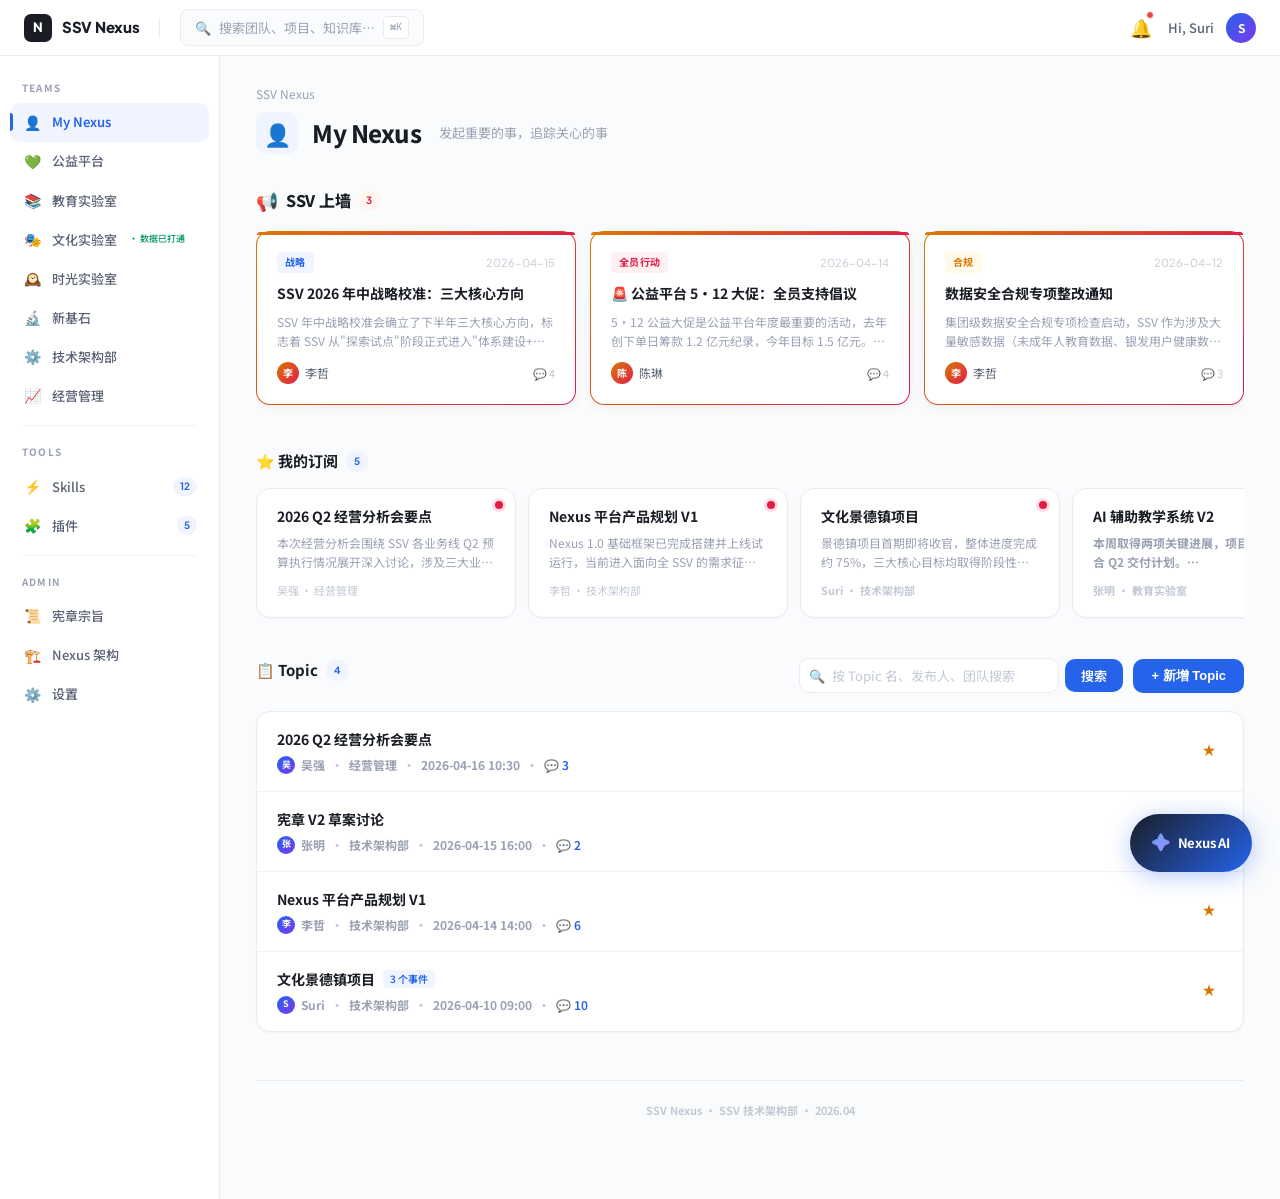
==== commit 8b2396b2: "fix: 侧边栏文化实验室加数据已打通标记，去掉看板顶部按钮" ====
--- a/nexus.html
+++ b/nexus.html
@@ -51,7 +51,7 @@
       <span class="sidebar-icon">📚</span> 教育实验室
     </div>
     <div class="sidebar-item" data-team="wenhua">
-      <span class="sidebar-icon">🎭</span> 文化实验室
+      <span class="sidebar-icon">🎭</span> 文化实验室 <span style="font-size:9px;color:#059669;margin-left:2px">· 数据已打通</span>
     </div>
     <div class="sidebar-item" data-team="shiguang">
       <span class="sidebar-icon">🕰️</span> 时光实验室
